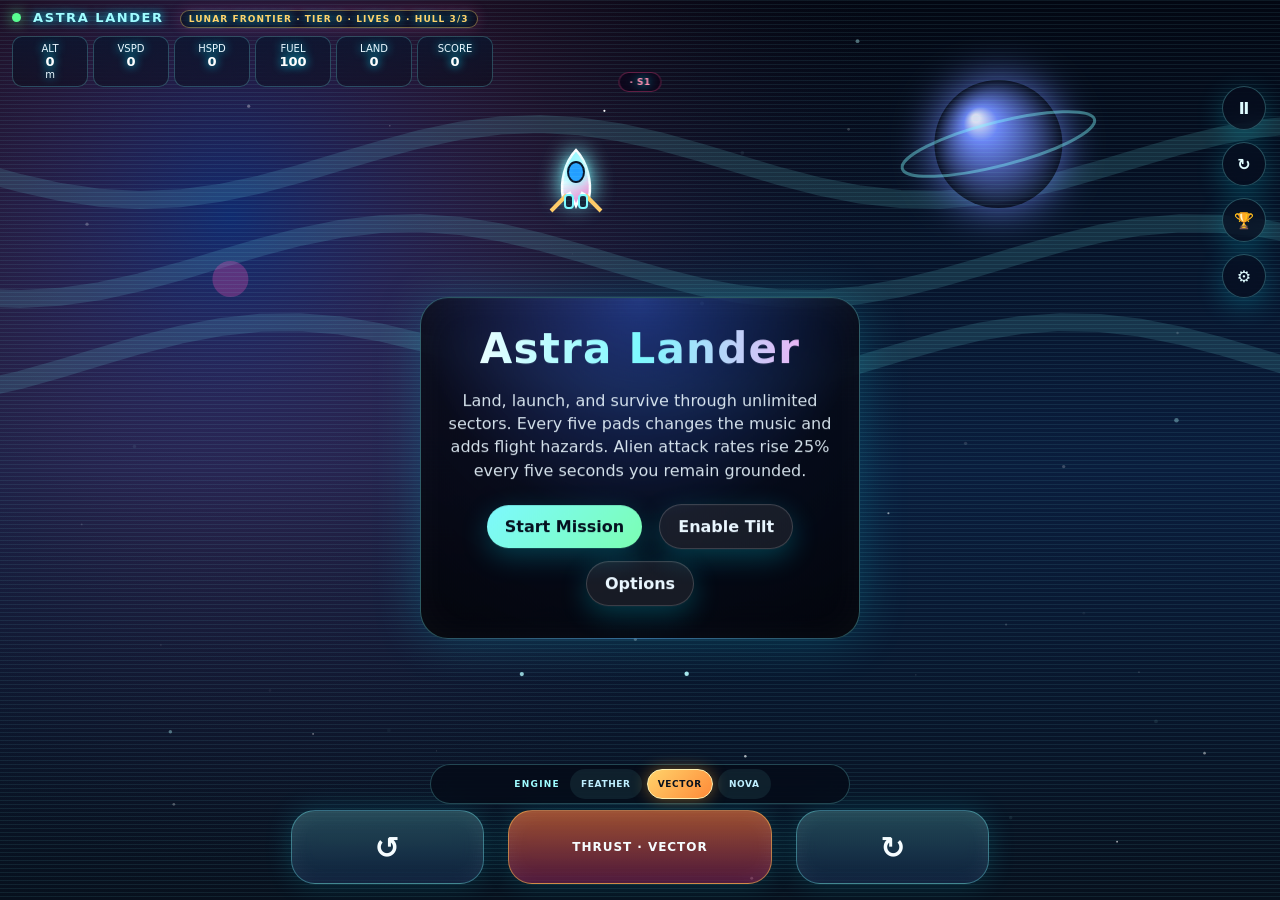
==== demo/index.html @ df588f06 "Publish Astra Lander launch site" ====
<!doctype html>
<html lang="en">
<head>
  <meta charset="utf-8" />
  <meta name="viewport" content="width=device-width, initial-scale=1, viewport-fit=cover, user-scalable=no" />
  <meta name="theme-color" content="#050814" />
  <meta name="apple-mobile-web-app-capable" content="yes" />
  <meta name="apple-mobile-web-app-status-bar-style" content="black-translucent" />
  <meta name="apple-mobile-web-app-title" content="Astra Lander" />
  <title>Astra Lander — Free Demo</title>
  <link rel="manifest" href="manifest.webmanifest?v=45" />
  <link rel="icon" type="image/svg+xml" href="icons/icon.svg" />
  <link rel="apple-touch-icon" href="icons/icon.svg" />
  <link rel="stylesheet" href="styles.css?v=45" />
</head>
<body>
  <canvas id="game" aria-label="Astra Lander game canvas"></canvas>

  <div id="hud" class="hud">
    <div class="brand"><span class="pulse"></span> ASTRA LANDER <span id="campaignReadout" class="campaignReadout">LUNAR FRONTIER · TIER 0</span><span id="tiltReadout" class="tiltReadout"></span><span id="threatReadout" class="threatReadout"></span></div>
    <div class="metrics">
      <span>ALT <b id="altitude">0</b>m</span>
      <span>VSPD <b id="vspd">0</b></span>
      <span>HSPD <b id="hspd">0</b></span>
      <span>FUEL <b id="fuel">100</b></span>
      <span>LAND <b id="landings">0</b></span>
      <span>SCORE <b id="score">0</b></span>
    </div>
  </div>

  <div id="message" class="message">
    <h1>Astra Lander</h1>
    <p>Land, launch, and survive through unlimited sectors. Every five pads changes the music and adds flight hazards. Alien attack rates rise 25% every five seconds you remain grounded.</p>
    <button id="startBtn">Start Mission</button>
    <button id="tiltBtn" class="secondary">Enable Tilt</button>
    <button id="optionsBtn" class="secondary">Options</button>
    <div id="scoreEntry" class="scoreEntry hidden">
      <strong>TOP-TEN ONE-TANK RUN!</strong>
      <label for="pilotName">Pilot name</label>
      <input id="pilotName" maxlength="16" autocomplete="nickname" placeholder="Enter your name" />
      <button id="saveScoreBtn">Save Score</button>
    </div>
  </div>

  <section id="options" class="panel hidden" aria-label="Game options">
    <div class="panelHead">
      <h2>Mission Options</h2>
      <button id="closeOptions" aria-label="Close mission options">×</button>
    </div>
    <div class="grid">
      <label>Control Mode
        <select id="controlMode">
          <option value="touch">On-screen buttons</option>
          <option value="tilt">Tilt + thrust button</option>
          <option value="hybrid">Hybrid: tilt + buttons</option>
          <option value="keyboard">Keyboard/Desktop</option>
        </select>
      </label>
      <label>Auto-correct
        <select id="assistMode">
          <option value="off" selected>Off — pure physics</option>
          <option value="level">Auto-level only</option>
          <option value="landing">Landing assist</option>
          <option value="training">Training mode</option>
        </select>
      </label>
      <label>Fuel
        <select id="fuelMode">
          <option value="limited">Limited fuel</option>
          <option value="unlimited">Unlimited fuel</option>
        </select>
      </label>
      <label class="godModeOption">God Mode
        <input id="godModeToggle" type="checkbox" /> Invincible · unlimited fuel and weapons
      </label>
      <label>Difficulty
        <select id="difficulty">
          <option value="easy">Easy Moon</option>
          <option value="normal" selected>Normal</option>
          <option value="hard">Hard Mars</option>
          <option value="expert">Expert Europa</option>
        </select>
      </label>
      <label>Graphics
        <select id="graphicsMode">
          <option value="ultra" selected>Ultra neon</option>
          <option value="high">High</option>
          <option value="battery">Battery saver</option>
        </select>
      </label>
      <label>Music
        <input id="musicToggle" type="checkbox" checked /> Synth soundtrack
      </label>
      <label>SFX
        <input id="sfxToggle" type="checkbox" checked /> Thrusters / alarms / landing
      </label>
      <label>Haptics
        <input id="hapticsToggle" type="checkbox" checked /> iPhone vibration if available
      </label>
      <label>Mission Type
        <select id="missionType">
          <option value="single">Single landing</option>
          <option value="endless" selected>One-tank challenge</option>
          <option value="time">Time trial</option>
          <option value="sandbox">Sandbox practice</option>
        </select>
      </label>
      <label>Terrain
        <select id="terrainStyle">
          <option value="moon" selected>Moon cliffs</option>
          <option value="mars">Mars canyon</option>
          <option value="ice">Icy Europa</option>
          <option value="alien">Alien crystal field</option>
        </select>
      </label>
    </div>
    <p class="hint">Tip: Every five landings transforms the world, summons a boss, and awards an upgrade. Flight weapons: B bomb, M homing missile, C cannon after landing 10. On foot: F/X fire, Q/E aim, G grenade.</p>
  </section>

  <section id="leaderboard" class="panel leaderboard hidden" aria-label="One-tank leaderboard">
    <div class="panelHead">
      <h2>🏆 One-Tank Top Ten</h2>
      <button id="closeLeaderboard" aria-label="Close leaderboard">×</button>
    </div>
    <p class="leaderboardHelp">Choose <b>One-tank challenge</b> with limited fuel. Land as many times as possible without refueling.</p>
    <div id="currentRun" class="currentRun">Current run: 0 landings</div>
    <ol id="leaderboardList" class="leaderboardList"></ol>
    <p id="noScores" class="noScores">No scores yet — be the first pilot on the board.</p>
  </section>

  <section id="rewardPopup" class="rewardPopup hidden" role="dialog" aria-modal="true" aria-labelledby="rewardTitle">
    <img id="rewardImage" src="assets/reward-05.svg" alt="Astra campaign milestone upgrade" />
    <div class="rewardCopy">
      <span id="rewardMilestone">5-LANDING REWARD</span>
      <h2 id="rewardTitle">HOMING MISSILES UNLOCKED!</h2>
      <p id="rewardText">Your rocket has been upgraded with three target-seeking missiles.</p>
      <button id="rewardContinueBtn">ARM MISSILES</button>
    </div>
  </section>

  <div id="thrustSelector" class="thrustSelector" aria-label="Engine power">
    <span>ENGINE</span>
    <button data-thrust-mode="feather">FEATHER</button>
    <button data-thrust-mode="vector" class="active">VECTOR</button>
    <button data-thrust-mode="nova">NOVA</button>
  </div>

  <button id="exitShipBtn" class="crewAction hidden">EXIT SHIP</button>
  <div id="pilotStatus" class="pilotStatus hidden">PILOT ♥♥♥</div>
  <div id="pilotActions" class="pilotActions hidden" aria-label="Pilot actions">
    <button id="jumpBtn" class="actionControl">JUMP</button>
    <button id="grenadeBtn" class="actionControl">GRENADE ×3</button>
    <button id="boardShipBtn">BOARD SHIP</button>
  </div>
  <div id="aimControls" class="aimControls hidden" aria-label="Weapon aim">
    <button id="aimUpBtn" class="actionControl" aria-label="Aim higher">▲</button>
    <span id="aimReadout">AIM 0°</span>
    <button id="aimDownBtn" class="actionControl" aria-label="Aim lower">▼</button>
  </div>
  <div id="flightWeapons" class="flightWeapons hidden" aria-label="Rocket weapons">
    <button id="bombBtn" class="actionControl">BOMB ×3</button>
    <button id="missileBtn" class="actionControl hidden">HOMING ×0</button>
    <button id="cannonBtn" class="actionControl hidden">CANNON</button>
  </div>

  <div id="touchControls" class="touchControls">
    <button id="leftBtn" class="control" aria-label="Rotate counterclockwise">↺</button>
    <button id="thrustBtn" class="control thrust" aria-label="Apply thrust">THRUST</button>
    <button id="rightBtn" class="control" aria-label="Rotate clockwise">↻</button>
  </div>

  <div class="topButtons">
    <button id="pauseBtn" aria-label="Pause or resume mission">Ⅱ</button>
    <button id="resetBtn" aria-label="Restart mission">↻</button>
    <button id="leaderboardBtn" aria-label="Open leaderboard">🏆</button>
    <button id="gearBtn" aria-label="Open mission options">⚙</button>
  </div>

  <script>globalThis.ASTRA_DEMO_MODE=true;globalThis.ASTRA_FULL_GAME_URL="";</script>
  <script src="app.js?v=45"></script>
</body>
</html>
---- demo/styles.css ----
*{box-sizing:border-box;-webkit-tap-highlight-color:transparent}html,body{margin:0;height:100%;overflow:hidden;background:#050814;color:#eaf7ff;font-family:Inter,system-ui,-apple-system,Segoe UI,Roboto,Arial,sans-serif;touch-action:none;user-select:none}#game{position:fixed;inset:0;width:100vw;height:100dvh;background:#050814;display:block}.hud{position:fixed;left:env(safe-area-inset-left);right:env(safe-area-inset-right);top:env(safe-area-inset-top);padding:10px 12px;z-index:5;pointer-events:none;text-shadow:0 0 10px #00e5ff}.brand{font-weight:900;letter-spacing:.12em;font-size:13px;margin-bottom:8px;color:#9ffcff}.tiltReadout{float:right;letter-spacing:.04em;color:#ffd36b;font-size:11px}.threatReadout{position:fixed;left:50%;top:calc(210px + env(safe-area-inset-top));transform:translateX(-50%);max-width:76vw;padding:4px 10px;border:1px solid rgba(255,79,145,.35);border-radius:999px;background:rgba(12,4,24,.72);color:#ff91b2;font-size:9px;letter-spacing:.05em;white-space:nowrap;overflow:hidden;text-overflow:ellipsis;backdrop-filter:blur(8px)}.campaignReadout{display:inline-block;margin-left:10px;padding:3px 8px;border:1px solid rgba(255,211,107,.42);border-radius:999px;color:#ffd36b;background:rgba(7,12,30,.62);font-size:9px;letter-spacing:.12em;box-shadow:0 0 14px rgba(255,94,174,.2)}.pulse{display:inline-block;width:9px;height:9px;border-radius:50%;background:#59ff91;box-shadow:0 0 14px #59ff91;margin-right:6px}.metrics{display:grid;grid-template-columns:repeat(3,1fr);gap:5px;font-size:10px}.metrics span{padding:6px 6px;border:1px solid rgba(125,249,255,.24);border-radius:10px;background:linear-gradient(180deg,rgba(8,21,45,.72),rgba(4,8,18,.42));backdrop-filter:blur(9px);text-align:center}.metrics b{display:block;font-size:13px;color:#fff}.message{position:fixed;left:50%;top:46%;transform:translate(-50%,-50%);z-index:10;width:min(92vw,440px);padding:26px;border:1px solid rgba(125,249,255,.35);border-radius:28px;background:radial-gradient(circle at top,rgba(49,103,255,.35),rgba(5,8,20,.86) 55%,rgba(2,3,8,.92));box-shadow:0 0 50px rgba(0,229,255,.20),inset 0 0 40px rgba(255,255,255,.04);text-align:center;backdrop-filter:blur(18px)}.message h1{margin:0 0 8px;font-size:42px;letter-spacing:.03em;background:linear-gradient(90deg,#fff,#7df9ff,#ffa8f3);-webkit-background-clip:text;color:transparent}.message p{opacity:.9;line-height:1.45}button,select,input{font:inherit}button:focus-visible,select:focus-visible,input:focus-visible,a:focus-visible{outline:3px solid #ffd36b;outline-offset:3px}button{border:0;border-radius:999px;padding:12px 18px;margin:6px;color:#04101f;background:linear-gradient(135deg,#7df9ff,#7cffb2);font-weight:900;box-shadow:0 8px 28px rgba(0,229,255,.24);cursor:pointer}button.secondary{background:rgba(255,255,255,.08);color:#eaf7ff;border:1px solid rgba(255,255,255,.18)}.topButtons{position:fixed;right:calc(8px + env(safe-area-inset-right));top:calc(80px + env(safe-area-inset-top));z-index:7;display:flex;flex-direction:column}.topButtons button{width:44px;height:44px;padding:0;background:rgba(6,12,28,.58);color:#dffcff;border:1px solid rgba(125,249,255,.28);backdrop-filter:blur(8px)}.crewAction{position:fixed;left:50%;bottom:calc(145px + env(safe-area-inset-bottom));transform:translateX(-50%);z-index:9;min-height:38px;margin:0;padding:8px 20px;color:#160610;background:linear-gradient(135deg,#ffcf5b,#ff4f78);border:1px solid #ffe2a1;box-shadow:0 0 24px rgba(255,79,120,.42);letter-spacing:.08em}.pilotStatus{position:fixed;left:calc(12px + env(safe-area-inset-left));top:calc(150px + env(safe-area-inset-top));z-index:8;margin:0;padding:5px 9px;border:1px solid rgba(255,79,120,.35);border-radius:999px;background:rgba(8,6,20,.56);color:#ff9fba;font-size:9px;font-weight:900;letter-spacing:.05em;pointer-events:none;backdrop-filter:blur(7px)}.pilotActions{position:fixed;right:calc(12px + env(safe-area-inset-right));bottom:calc(96px + env(safe-area-inset-bottom));z-index:9;display:flex;align-items:center;justify-content:flex-end;gap:6px;width:auto;padding:0;background:transparent}.pilotActions button{min-height:38px;margin:0;padding:8px 13px;font-size:10px;letter-spacing:.08em;box-shadow:0 0 18px rgba(0,0,0,.3)}.pilotActions #jumpBtn{background:linear-gradient(135deg,#7df9ff,#5f7dff)}.pilotActions #boardShipBtn{background:linear-gradient(135deg,#7df9ff,#59ff91)}.pilotActions button:disabled{opacity:.42;filter:grayscale(.5)}.actionControl{-webkit-touch-callout:none;-webkit-user-select:none!important;user-select:none!important;-webkit-user-drag:none;touch-action:none}.pilotActions #grenadeBtn{background:linear-gradient(135deg,#c9ff68,#39d9a0)}.aimControls{position:fixed;right:calc(14px + env(safe-area-inset-right));bottom:calc(146px + env(safe-area-inset-bottom));z-index:9;display:flex;flex-direction:column;align-items:center;gap:3px;padding:5px;border:1px solid rgba(255,211,107,.38);border-radius:18px;background:rgba(12,5,20,.68);backdrop-filter:blur(8px)}.aimControls button{width:42px;min-height:34px;margin:0;padding:5px;background:linear-gradient(135deg,#ffd36b,#ff743d);font-size:15px}.aimControls span{color:#ffd36b;font-size:8px;font-weight:900;white-space:nowrap}.thrustSelector{position:fixed;left:50%;bottom:calc(96px + env(safe-area-inset-bottom));transform:translateX(-50%);z-index:8;display:flex;align-items:center;justify-content:center;gap:5px;width:min(88vw,420px);padding:4px 6px;border:1px solid rgba(125,249,255,.24);border-radius:999px;background:rgba(3,8,20,.68);backdrop-filter:blur(10px)}.thrustSelector span{padding:0 5px;color:#9ffcff;font-size:9px;font-weight:900;letter-spacing:.14em}.thrustSelector button{min-height:30px;margin:0;padding:6px 10px;background:rgba(125,249,255,.08);color:#bfefff;border:1px solid transparent;box-shadow:none;font-size:9px;letter-spacing:.07em}.thrustSelector button.active{color:#07101c;background:linear-gradient(135deg,#ffd36b,#ff8a38);border-color:#fff1b0;box-shadow:0 0 16px rgba(255,179,61,.42)}.touchControls{position:fixed;left:0;right:0;bottom:calc(10px + env(safe-area-inset-bottom));z-index:7;display:grid;grid-template-columns:1fr 1.35fr 1fr;gap:12px;padding:0 16px}.touchControls.pilotMode{grid-template-columns:1fr 1fr .18fr 1.35fr;gap:8px}.pilotMode #leftBtn{grid-column:1}.pilotMode #rightBtn{grid-column:2}.pilotMode #thrustBtn{grid-column:4;grid-row:1}.control{height:74px;border-radius:24px;background:linear-gradient(180deg,rgba(125,249,255,.22),rgba(31,80,160,.2));color:#f6fdff;border:1px solid rgba(125,249,255,.36);box-shadow:0 0 28px rgba(0,229,255,.16),inset 0 0 22px rgba(255,255,255,.06);font-size:30px;backdrop-filter:blur(12px)}.control.thrust{font-size:12px;letter-spacing:.08em;background:linear-gradient(180deg,rgba(255,117,55,.6),rgba(255,30,122,.28));border-color:rgba(255,190,90,.55)}.pilotMode .control.thrust{font-size:17px;font-weight:1000;letter-spacing:.12em;background:linear-gradient(145deg,rgba(255,196,70,.88),rgba(255,51,89,.78));border-color:#ffe08a;box-shadow:0 0 30px rgba(255,61,93,.42),inset 0 0 22px rgba(255,255,255,.13)}.control.active{transform:translateY(2px) scale(.99);filter:brightness(1.35);box-shadow:0 0 34px rgba(255,140,51,.45)}.panel{position:fixed;left:50%;top:50%;transform:translate(-50%,-50%);z-index:20;width:min(94vw,760px);max-height:86dvh;overflow:auto;padding:20px;border-radius:24px;border:1px solid rgba(125,249,255,.33);background:rgba(4,8,20,.92);box-shadow:0 0 70px rgba(0,0,0,.55);backdrop-filter:blur(22px)}.hidden{display:none}.panelHead{display:flex;justify-content:space-between;align-items:center}.panelHead h2{margin:0}.panelHead button{width:42px;height:42px;padding:0;background:#16213d;color:white}.grid{display:grid;grid-template-columns:repeat(auto-fit,minmax(220px,1fr));gap:14px}.grid label{display:flex;flex-direction:column;gap:8px;padding:12px;border-radius:16px;background:rgba(255,255,255,.045);border:1px solid rgba(255,255,255,.08);font-size:13px;color:#bfefff}.grid select{width:100%;border:1px solid rgba(125,249,255,.25);border-radius:12px;padding:10px;background:#08172d;color:#eaf7ff}.grid input{width:20px;height:20px}.grid .godModeOption{border-color:rgba(255,211,107,.58);background:linear-gradient(135deg,rgba(255,211,107,.12),rgba(255,61,158,.12));color:#ffd36b;box-shadow:inset 0 0 20px rgba(255,211,107,.06)}.grid .godModeOption input:checked{accent-color:#ffd36b}.hint{color:#a8c7dc;font-size:13px}.control,#game{-webkit-touch-callout:none;-webkit-user-select:none!important;user-select:none!important;-webkit-user-drag:none;touch-action:none}.scoreEntry{margin-top:14px;padding:12px;border:1px solid rgba(255,211,107,.45);border-radius:16px;background:rgba(4,8,20,.82);display:grid;gap:8px}.scoreEntry.hidden{display:none}.scoreEntry strong{color:#ffd36b;font-size:13px;letter-spacing:.08em}.scoreEntry label{font-size:12px;color:#bfefff}.scoreEntry input{width:100%;min-height:44px;padding:10px 12px;border-radius:12px;border:1px solid rgba(125,249,255,.4);background:#08172d;color:#fff;-webkit-user-select:text!important;user-select:text!important;-webkit-touch-callout:default}.leaderboard{width:min(92vw,620px)}.leaderboardHelp{color:#bfefff;line-height:1.45}.currentRun{padding:10px 12px;margin:10px 0;border-radius:12px;background:rgba(125,249,255,.1);color:#fff;font-weight:800}.leaderboardList{list-style:none;padding:0;margin:12px 0;display:grid;gap:8px}.leaderboardList li{display:grid;grid-template-columns:44px minmax(80px,1fr) minmax(150px,2fr);align-items:center;gap:10px;padding:12px;border:1px solid rgba(125,249,255,.2);border-radius:14px;background:rgba(255,255,255,.045)}.leaderboardList li b{color:#ffd36b}.leaderboardList li span:nth-child(2){font-weight:900;color:#fff}.leaderboardList li span:last-child{text-align:right;color:#9ffcff;font-size:12px}.noScores{text-align:center;color:#a8c7dc;padding:20px}@media (orientation:landscape){.threatReadout{top:calc(72px + env(safe-area-inset-top))}.touchControls{width:58vw;margin:auto}.touchControls.pilotMode{width:100%;padding-left:4vw;padding-right:4vw}.pilotStatus{top:calc(90px + env(safe-area-inset-top))}.message{top:52%}.metrics{grid-template-columns:repeat(6,auto);justify-content:start}.metrics span{min-width:76px}}@media (max-height:640px){.control{height:58px}.thrustSelector,.pilotActions{bottom:calc(76px + env(safe-area-inset-bottom))}.crewAction{bottom:calc(120px + env(safe-area-inset-bottom))}.message h1{font-size:32px}.message{padding:18px}.topButtons{top:60px}}
.flightWeapons{position:fixed;right:calc(12px + env(safe-area-inset-right));bottom:calc(146px + env(safe-area-inset-bottom));z-index:9;display:flex;flex-wrap:wrap;max-width:min(74vw,330px);align-items:center;justify-content:flex-end;gap:6px}.flightWeapons button{min-height:42px;margin:0;padding:8px 14px;border:1px solid rgba(255,226,130,.72);font-size:10px;letter-spacing:.08em;box-shadow:0 0 22px rgba(255,124,48,.28)}.flightWeapons #bombBtn{background:linear-gradient(135deg,#ffd36b,#ff573d)}.flightWeapons #missileBtn{background:linear-gradient(135deg,#7df9ff,#ff4fba)}.flightWeapons #cannonBtn{background:linear-gradient(135deg,#eaffff,#4ea8ff 48%,#8d5cff);box-shadow:0 0 24px rgba(84,169,255,.55)}.flightWeapons button:disabled{opacity:.4;filter:grayscale(.65)}.rewardPopup{position:fixed;left:50%;top:50%;transform:translate(-50%,-50%);z-index:30;width:min(92vw,680px);max-height:90dvh;overflow:auto;border:1px solid rgba(255,211,107,.65);border-radius:26px;background:linear-gradient(165deg,rgba(8,18,47,.98),rgba(18,5,35,.98));box-shadow:0 0 80px rgba(255,54,157,.38),0 0 36px rgba(125,249,255,.28);text-align:center;backdrop-filter:blur(18px)}.rewardPopup img{display:block;width:100%;aspect-ratio:16/9;object-fit:cover;border-bottom:1px solid rgba(125,249,255,.35)}.rewardCopy{padding:18px 22px 22px}.rewardCopy span{color:#ffd36b;font-size:11px;font-weight:1000;letter-spacing:.2em}.rewardCopy h2{margin:7px 0 5px;color:#fff;font-size:clamp(25px,6vw,42px);text-shadow:0 0 20px #ff3d9e}.rewardCopy p{margin:0 auto 12px;max-width:520px;color:#cdefff;line-height:1.45}.rewardCopy button{margin:3px 0 0;background:linear-gradient(135deg,#ffd36b,#ff4f9a);color:#140616}.flightWeapons.hidden,.rewardPopup.hidden{display:none}.purchaseCard{margin:16px 0 8px;padding:16px;border:1px solid rgba(255,211,107,.55);border-radius:18px;background:linear-gradient(135deg,rgba(255,211,107,.11),rgba(255,61,158,.11));text-align:center}.purchaseCard strong,.purchaseCard>span{display:block;color:#ffd36b;letter-spacing:.12em}.purchaseCard>span{margin-top:5px;font-size:12px}.purchaseCard p{margin:10px auto;max-width:580px;color:#cdefff;font-size:13px;line-height:1.45}.purchaseCard small{display:block;color:#9ffcff}.purchaseCard small.error{color:#ff9fba}.purchaseCard.unlocked{border-color:rgba(89,255,145,.7);background:rgba(89,255,145,.08)}.purchaseCard button:disabled{opacity:.7}.demoComplete{position:fixed;left:50%;top:50%;transform:translate(-50%,-50%);z-index:40;width:min(92vw,620px);padding:28px;border:1px solid rgba(255,211,107,.7);border-radius:28px;background:linear-gradient(155deg,rgba(7,20,48,.98),rgba(30,6,42,.98));box-shadow:0 0 90px rgba(255,61,158,.42),0 0 40px rgba(125,249,255,.24);text-align:center;backdrop-filter:blur(20px)}.demoComplete.hidden{display:none}.demoComplete>span{color:#ffd36b;font-size:11px;font-weight:1000;letter-spacing:.2em}.demoComplete h2{margin:8px 0;color:#fff;font-size:clamp(26px,6vw,44px);text-shadow:0 0 22px #ff3d9e}.demoComplete p{margin:0 auto 16px;max-width:540px;color:#cdefff;line-height:1.5}.demoComplete small{display:block;margin-top:10px;color:#9ffcff}.demoActions{display:flex;flex-wrap:wrap;justify-content:center;align-items:center;gap:8px}.demoActions a{display:inline-block;margin:6px;padding:13px 20px;border-radius:999px;background:linear-gradient(135deg,#ffd36b,#ff4f9a);color:#140616;font-weight:1000;text-decoration:none;box-shadow:0 8px 28px rgba(255,79,154,.28)}.demoActions a[aria-disabled=true]{opacity:.72;cursor:not-allowed}.demoActions button{margin:6px}@media (orientation:landscape) and (max-height:640px){.campaignReadout{max-width:150px;white-space:nowrap;overflow:hidden;text-overflow:ellipsis;vertical-align:middle}.demoComplete{width:min(84vw,760px);padding:18px 24px}.demoComplete h2{font-size:28px}.demoComplete p{font-size:13px;line-height:1.35;margin-bottom:10px}.flightWeapons{bottom:calc(76px + env(safe-area-inset-bottom));right:calc(4vw + env(safe-area-inset-right))}.rewardPopup{display:grid;grid-template-columns:1.15fr 1fr;align-items:stretch;width:min(88vw,760px)}.rewardPopup img{height:100%;min-height:250px;aspect-ratio:auto;object-fit:contain;background:#030714}.rewardCopy{display:flex;flex-direction:column;justify-content:center}}
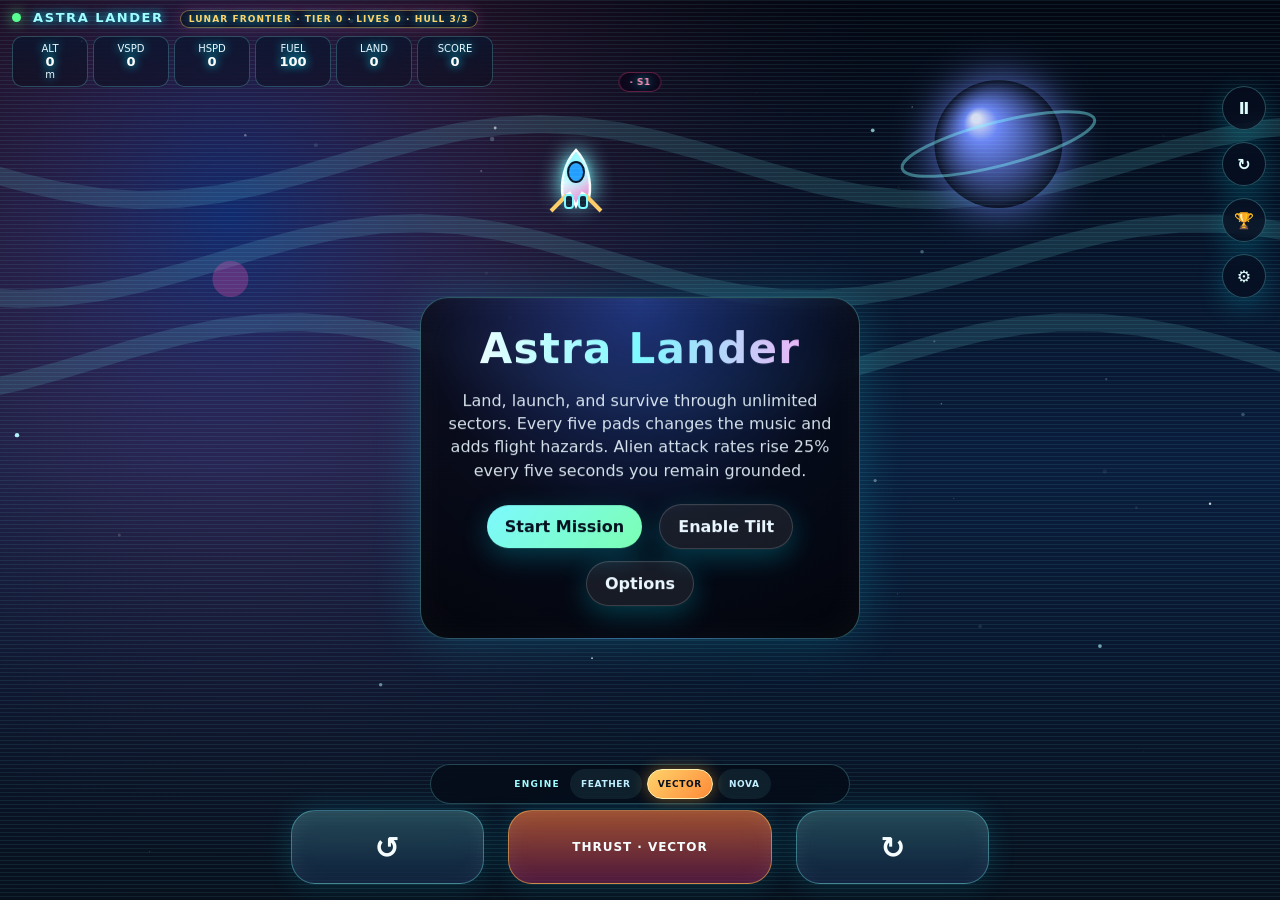
==== commit 42b12ff3: "fix: link demo to live App Store listing" ====
--- a/demo/index.html
+++ b/demo/index.html
@@ -176,7 +176,7 @@
     <button id="gearBtn" aria-label="Open mission options">⚙</button>
   </div>
 
-  <script>globalThis.ASTRA_DEMO_MODE=true;globalThis.ASTRA_FULL_GAME_URL="";</script>
+  <script>globalThis.ASTRA_DEMO_MODE=true;globalThis.ASTRA_FULL_GAME_URL="https://apps.apple.com/us/app/astra-lander/id6805166951";</script>
   <script src="app.js?v=45"></script>
 </body>
 </html>
